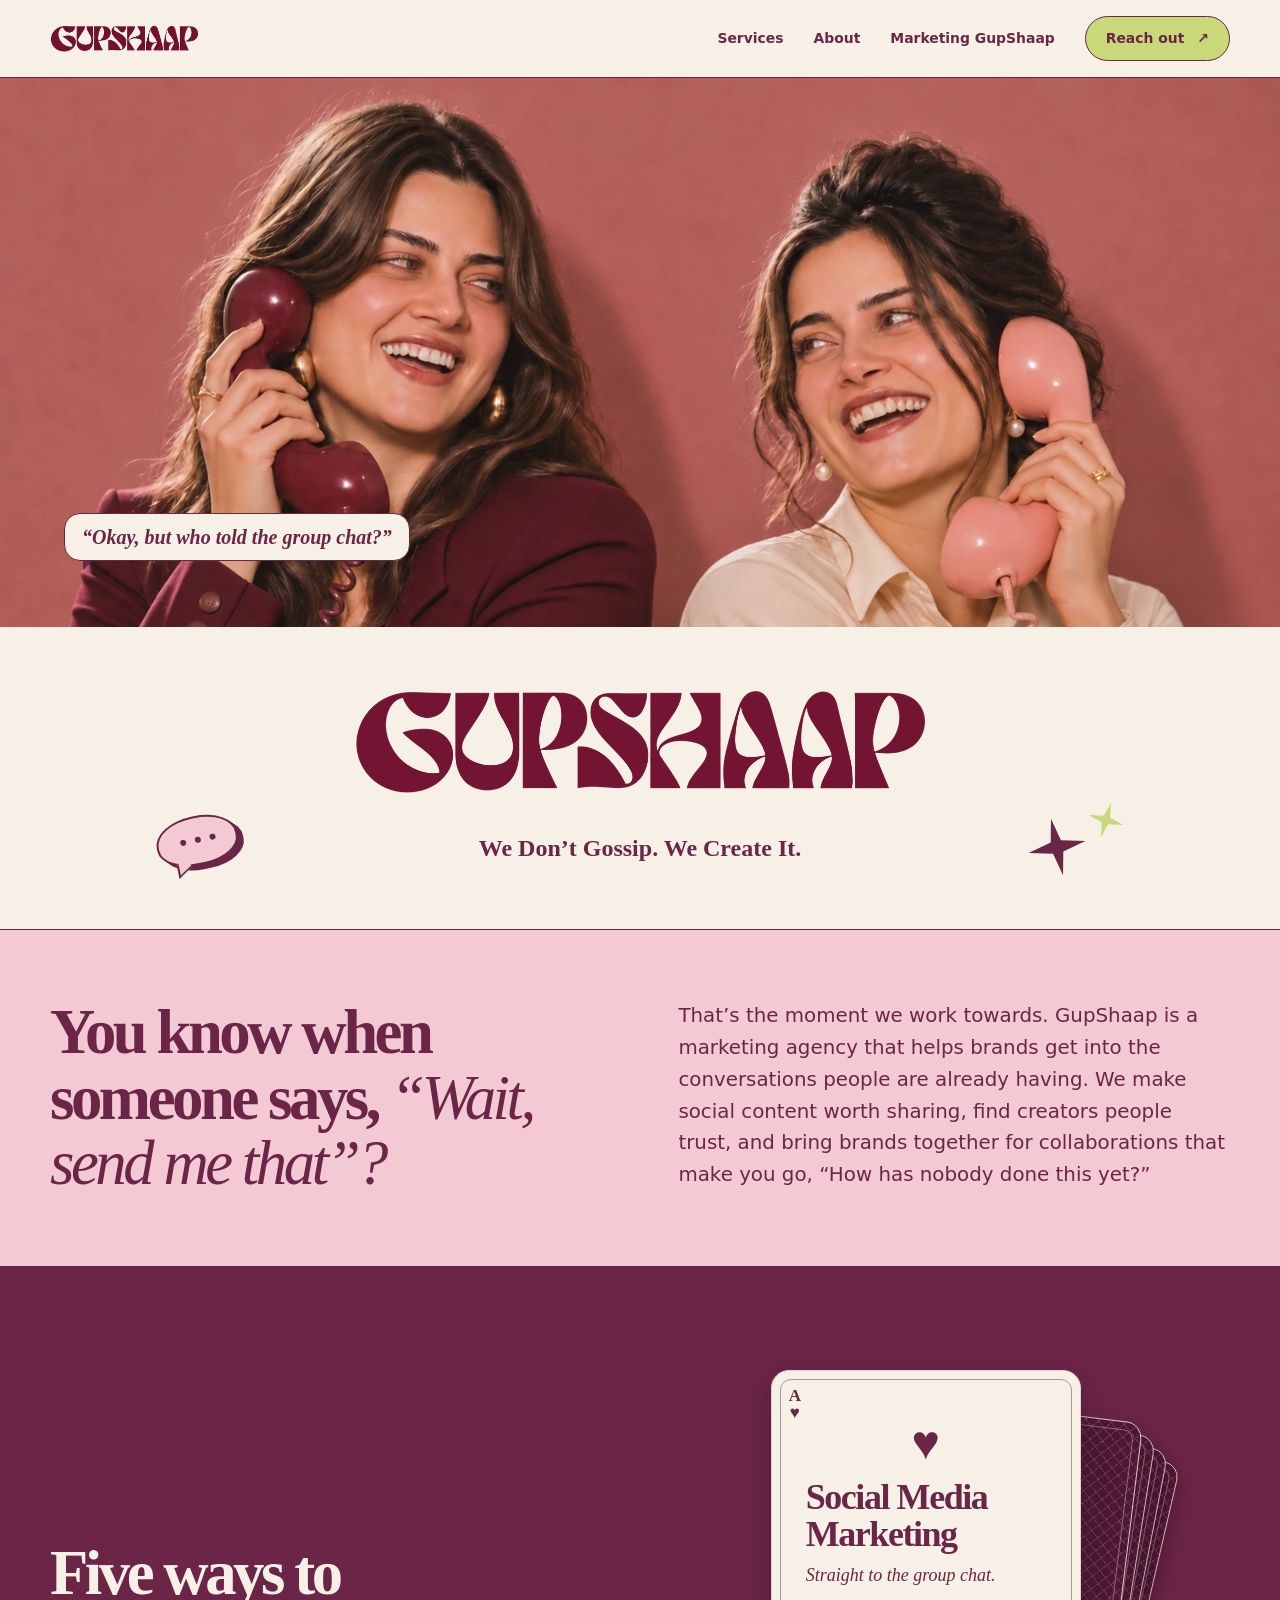
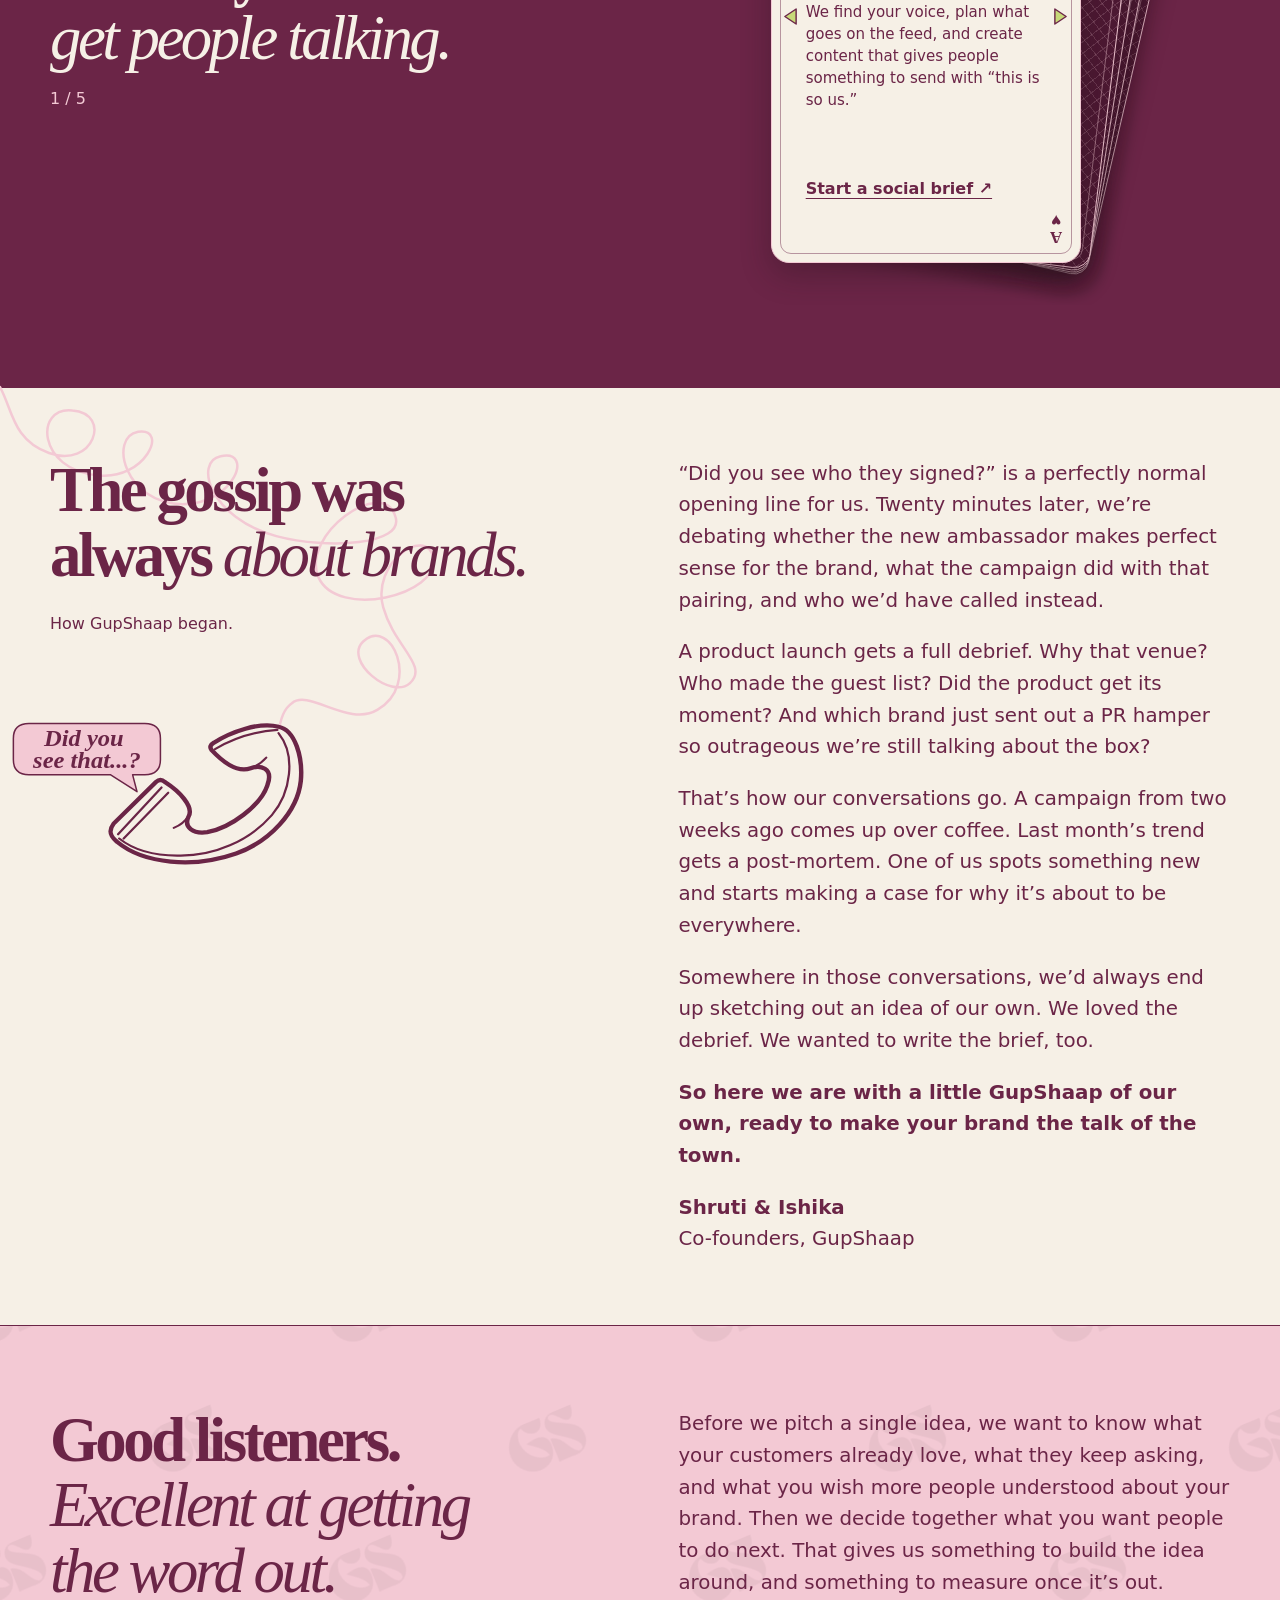
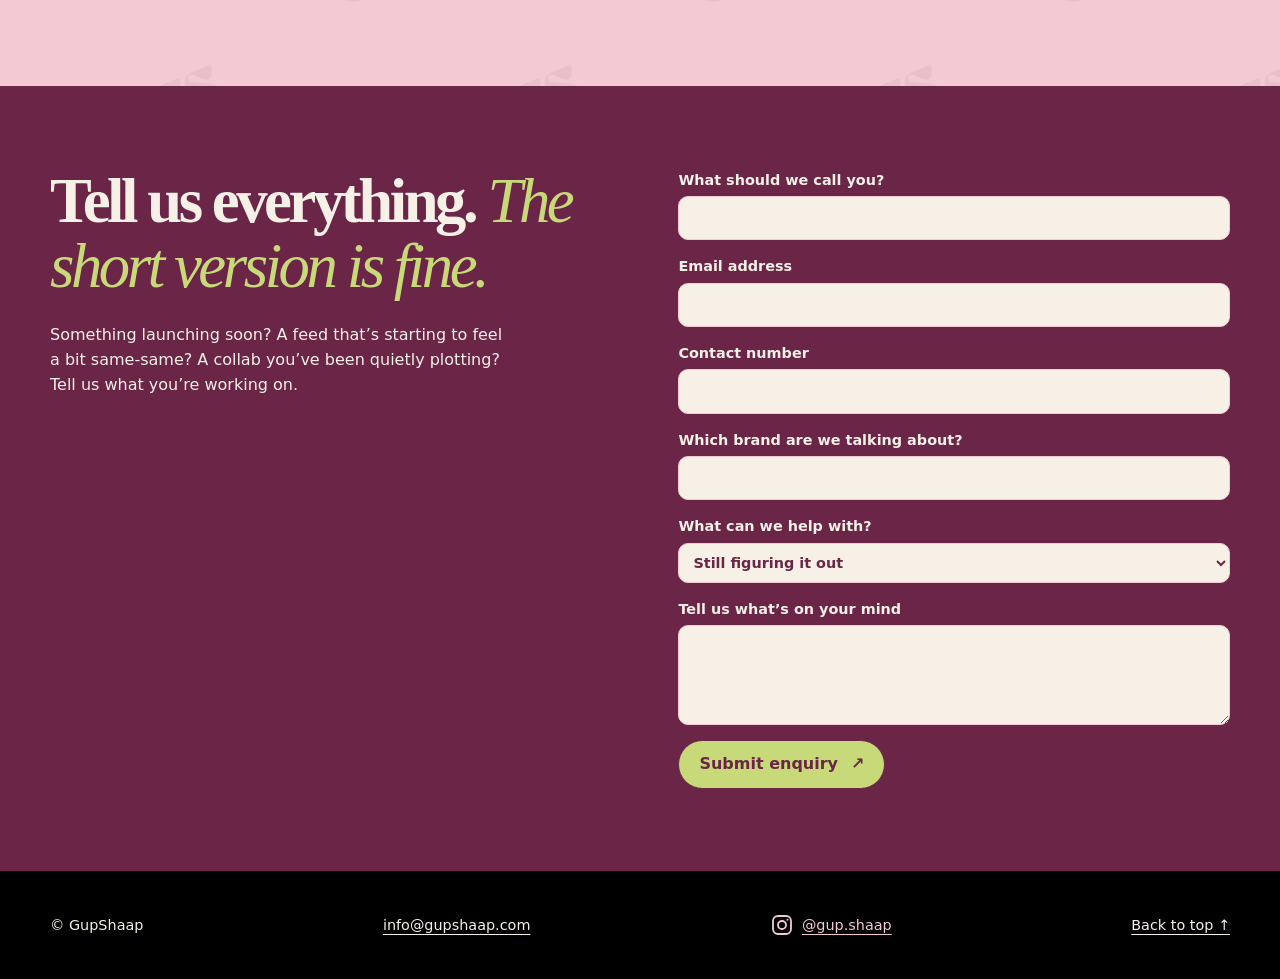
==== index.html @ c877e837 "set up website" ====
<!doctype html>
<html lang="en">
  <head>
    <meta charset="utf-8" />
    <meta name="viewport" content="width=device-width,initial-scale=1" />
    <meta
      name="description"
      content="GupShaap is an independent marketing agency making brands worth talking about through social media, influencer marketing and brand partnerships."
    />
    <meta name="theme-color" content="#6B2547" />
    <title>GupShaap — We Don’t Gossip. We Create It.</title>
    <link rel="stylesheet" href="css/styles.css" />
  </head>
  <body id="top">
    <a class="skip" href="#main">Skip to content</a>
    <header>
      <div class="nav wrap">
        <a class="brand" href="#top" aria-label="GupShaap home"
          ><img src="images/logo.webp" alt="" width="570" height="108"
        /></a>
        <nav aria-label="Main navigation">
          <a href="#services">Services</a><a href="#about">About</a
          ><a href="marketing-gupshaap.html">Marketing GupShaap</a
          ><a class="button" href="#contact"
            >Reach out <span aria-hidden="true">↗</span></a
          >
        </nav>
      </div>
    </header>
    <main id="main">
      <div class="home-page">
        <section class="hero" aria-labelledby="headline">
          <figure class="hero-art">
            <img
              src="images/founders.webp"
              alt="GupShaap’s founders laugh together on vintage phones against a dusty rose backdrop."
              width="1512"
              height="1040"
              fetchpriority="high"
            />
            <figcaption class="speech">
              “Okay, but who told the group chat?”
            </figcaption>
          </figure>
          <div class="hero-copy wrap">
            <span class="doodle doodle-chat" aria-hidden="true"></span>
            <span class="doodle doodle-sparks" aria-hidden="true"></span>
            <h1 id="headline">
              <img
                src="images/gupshaap-wordmark.png"
                alt="GupShaap"
                width="1120"
                height="202"
              />
            </h1>
            <p class="tagline">We Don’t Gossip. We Create It.</p>
          </div>
        </section>
        <section
          class="definition"
          id="what-is-gupshaap"
          aria-label="What is GupShaap?"
        >
          <div class="wrap split">
            <h2>You know when someone says, <em>“Wait, send me that”?</em></h2>
            <p class="about-copy">
              That’s the moment we work towards. GupShaap is a marketing agency
              that helps brands get into the conversations people are already
              having. We make social content worth sharing, find creators people
              trust, and bring brands together for collaborations that make you
              go, “How has nobody done this yet?”
            </p>
          </div>
        </section>
        <section
          class="services"
          id="services"
          aria-labelledby="services-title"
        >
          <div class="service-heading">
            <h2 id="services-title">
              Five ways to <em>get people talking.</em>
            </h2>
            <span class="service-position" role="status" hidden></span>
          </div>
          <div
            class="service-list"
            id="service-deck"
            tabindex="0"
            role="group"
            aria-label="Service cards"
          >
            <div class="card-edge-controls" hidden>
              <button
                class="card-edge card-edge--previous"
                type="button"
                aria-label="Previous service"
                title="Previous service"
              >
                <svg viewBox="0 0 16 20" aria-hidden="true" focusable="false">
                  <path d="M2 2 L14 10 L2 18 Z" />
                </svg>
              </button>
              <button
                class="card-edge card-edge--next"
                type="button"
                aria-label="Next service"
                title="Next service"
              >
                <svg viewBox="0 0 16 20" aria-hidden="true" focusable="false">
                  <path d="M2 2 L14 10 L2 18 Z" />
                </svg>
              </button>
            </div>
            <article class="service-row">
              <span class="card-index" aria-hidden="true"
                ><span>A</span><span>♥︎</span></span
              >
              <span class="card-index card-index--mirrored" aria-hidden="true"
                ><span>A</span><span>♥︎</span></span
              >
              <span class="card-suit" aria-hidden="true">♥︎</span>
              <div>
                <h3>Social Media Marketing</h3>
                <p class="hook">Straight to the group chat.</p>
              </div>
              <div class="service-detail">
                <p>
                  We find your voice, plan what goes on the feed, and create
                  content that gives people something to send with “this is so
                  us.”
                </p>
                <a href="#contact" data-service="Social media"
                  >Start a social brief ↗</a
                >
              </div>
            </article>
            <article class="service-row">
              <span class="card-index" aria-hidden="true"
                ><span>K</span><span>♠︎</span></span
              >
              <span class="card-index card-index--mirrored" aria-hidden="true"
                ><span>K</span><span>♠︎</span></span
              >
              <span class="card-suit" aria-hidden="true">♠︎</span>
              <div>
                <h3>Influencer Marketing</h3>
                <p class="hook">Chemistry looks good on camera.</p>
              </div>
              <div class="service-detail">
                <p>
                  We find the creators your audience actually listens to, handle
                  the outreach, and write briefs that give them room to sound
                  like themselves.
                </p>
                <a href="#contact" data-service="Influencer marketing"
                  >Start a creator brief ↗</a
                >
              </div>
            </article>
            <article class="service-row">
              <span class="card-index" aria-hidden="true"
                ><span>Q</span><span>♦︎</span></span
              >
              <span class="card-index card-index--mirrored" aria-hidden="true"
                ><span>Q</span><span>♦︎</span></span
              >
              <span class="card-suit" aria-hidden="true">♦︎</span>
              <div>
                <h3>Brand Partnerships</h3>
                <p class="hook">We know someone you should meet.</p>
              </div>
              <div class="service-detail">
                <p>
                  We find brands with something in common and turn that
                  connection into a campaign, launch or experience both
                  audiences can get into.
                </p>
                <a href="#contact" data-service="Brand partnerships"
                  >Start a partnership brief ↗</a
                >
              </div>
            </article>
            <article class="service-row">
              <span class="card-index" aria-hidden="true"
                ><span>J</span><span>♣︎</span></span
              >
              <span class="card-index card-index--mirrored" aria-hidden="true"
                ><span>J</span><span>♣︎</span></span
              >
              <span class="card-suit" aria-hidden="true">♣︎</span>
              <div>
                <h3>Paid Ads</h3>
                <p class="hook">Good gossip travels further.</p>
              </div>
              <div class="service-detail">
                <p>
                  We plan, run and optimise paid campaigns across Meta and
                  Google, testing what gets people to click and putting more of
                  the budget behind what works.
                </p>
                <a href="#contact" data-service="Paid Ads"
                  >Start a paid ads brief ↗</a
                >
              </div>
            </article>
            <article class="service-row">
              <span class="card-index" aria-hidden="true"
                ><span>10</span><span>♥︎</span></span
              >
              <span class="card-index card-index--mirrored" aria-hidden="true"
                ><span>10</span><span>♥︎</span></span
              >
              <span class="card-suit" aria-hidden="true">♥︎</span>
              <div>
                <h3>Brand Events</h3>
                <p class="hook">Give them a reason to RSVP.</p>
              </div>
              <div class="service-detail">
                <p>
                  Launching a brand or unveiling a new product? We shape the
                  concept, guest experience and launch-day details so people
                  have something to talk about on the way home.
                </p>
                <a href="#contact" data-service="Brand Events"
                  >Start a launch brief ↗</a
                >
              </div>
            </article>
          </div>
        </section>
        <section class="founder" id="founder" aria-labelledby="founder-title">
          <div class="wrap split">
            <div class="founder-heading">
              <h2 id="founder-title">
                The gossip was always <em>about brands.</em>
              </h2>
              <p>How GupShaap began.</p>
              <svg
                class="doodle doodle-phone"
                viewBox="0 0 540 450"
                preserveAspectRatio="none"
                aria-hidden="true"
                focusable="false"
              >
                <path
                  class="phone-cord"
                  d="M0 0 C11 20 11 50 44 62 C84 77 101 25 65 22 C31 18 33 78 88 83 C130 88 152 38 124 42 C97 47 112 110 164 110 C211 110 228 58 198 65 C174 70 188 123 248 140 C295 153 363 148 355 122 C344 83 269 139 286 179 C303 218 395 196 389 160 C382 130 333 165 344 207 C354 244 385 262 368 278 C351 294 308 257 326 239 C351 215 378 279 339 303 C313 320 277 283 262 297 Q252 304 250 326"
                />
                <g
                  transform="translate(96 319)"
                  fill="none"
                  stroke="currentColor"
                  stroke-linecap="round"
                  stroke-linejoin="round"
                >
                  <path
                    fill="var(--cream)"
                    stroke-width="4"
                    d="M154 0 C169 3 176 29 174 51 C171 80 146 108 116 119 C78 133 33 129 9 108 C3 103 1 98 6 91 L44 52 Q48 48 52 52 C64 60 79 75 73 85 C69 94 77 101 90 99 C111 95 138 74 144 55 C150 38 137 36 129 39 C116 44 103 32 94 22 Q91 18 96 15 C111 5 137 -5 154 0 Z"
                  />
                  <path
                    stroke-width="2"
                    d="M97 21 Q123 5 153 3 M154 6 C170 27 165 62 148 83 C128 107 96 122 63 121 C41 121 23 115 11 105 M10 101 L49 57 M15 105 L55 62 M73 84 Q69 91 60 95 M129 39 Q137 36 143 29"
                  />
                </g>
                <path
                  class="phone-bubble"
                  d="M26 316 H130 Q144 316 144 330 V350 Q144 364 130 364 H119 L123 380 L99 364 H26 Q12 364 12 350 V330 Q12 316 26 316 Z"
                />
                <text class="phone-speech" x="78" y="337">
                  <tspan>Did</tspan>
                  <tspan>you</tspan>
                  <tspan x="78" dy="21">see</tspan>
                  <tspan>that...?</tspan>
                </text>
              </svg>
            </div>
            <div class="about-copy">
              <p>
                “Did you see who they signed?” is a perfectly normal opening
                line for us. Twenty minutes later, we’re debating whether the
                new ambassador makes perfect sense for the brand, what the
                campaign did with that pairing, and who we’d have called
                instead.
              </p>
              <p>
                A product launch gets a full debrief. Why that venue? Who made
                the guest list? Did the product get its moment? And which brand
                just sent out a PR hamper so outrageous we’re still talking
                about the box?
              </p>
              <p>
                That’s how our conversations go. A campaign from two weeks ago
                comes up over coffee. Last month’s trend gets a post-mortem. One
                of us spots something new and starts making a case for why it’s
                about to be everywhere.
              </p>
              <p>
                Somewhere in those conversations, we’d always end up sketching
                out an idea of our own. We loved the debrief. We wanted to write
                the brief, too.
              </p>
              <p>
                <strong
                  >So here we are with a little GupShaap of our own, ready to
                  make your brand the talk of the town.</strong
                >
              </p>
              <p>
                <strong>Shruti &amp; Ishika</strong><br />Co-founders, GupShaap
              </p>
            </div>
          </div>
        </section>
        <section class="about" id="about">
          <div class="wrap split">
            <h2>Good listeners. <em>Excellent at getting the word out.</em></h2>
            <p class="about-copy">
              Before we pitch a single idea, we want to know what your customers
              already love, what they keep asking, and what you wish more people
              understood about your brand. Then we decide together what you want
              people to do next. That gives us something to build the idea
              around, and something to measure once it’s out.
            </p>
          </div>
        </section>
        <section class="contact" id="contact">
          <div class="wrap split">
            <div>
              <h2>Tell us everything. <em>The short version is fine.</em></h2>
              <p>
                Something launching soon? A feed that’s starting to feel a bit
                same-same? A collab you’ve been quietly plotting? Tell us what
                you’re working on.
              </p>
            </div>
            <form
              id="enquiry"
              method="post"
              data-endpoint="https://script.google.com/macros/s/AKfycbxS4FUs9ljlpVDYmAkWoA9XiaxdCIJPauqXG32lJ6SHDBC2JaruTjRLd2oUIBJKvBuhjw/exec"
            >
              <label
                >What should we call you?<input
                  name="name"
                  autocomplete="name"
                  required
              /></label>
              <label
                >Email address<input
                  type="email"
                  name="email"
                  autocomplete="email"
                  required
              /></label>
              <label
                >Contact number<input
                  type="tel"
                  name="phone"
                  autocomplete="tel"
                  required
              /></label>
              <label
                >Which brand are we talking about?<input
                  name="brand"
                  autocomplete="organization"
                  required
              /></label>
              <label
                >What can we help with?<select name="service">
                  <option>Still figuring it out</option>
                  <option>Social media</option>
                  <option>Influencer marketing</option>
                  <option>Brand partnerships</option>
                  <option>Paid Ads</option>
                  <option>Brand Events</option>
                </select></label
              >
              <label
                >Tell us what’s on your mind<textarea
                  name="enquiry"
                  required
                ></textarea>
              </label>
              <label class="form-trap" aria-hidden="true"
                >Leave this empty<input
                  name="website"
                  tabindex="-1"
                  autocomplete="off"
              /></label>
              <button class="button" type="submit">
                Submit enquiry <span aria-hidden="true">↗</span>
              </button>
              <p role="status" id="enquiry-status" hidden></p>
            </form>
          </div>
        </section>
      </div>
    </main>
    <footer>
      <div class="wrap footer-row">
        <span>© GupShaap</span
        ><a href="mailto:info@gupshaap.com">info@gupshaap.com</a
        ><a
          class="instagram"
          href="https://www.instagram.com/gup.shaap/"
          aria-label="Instagram @gup.shaap"
          ><svg
            width="24"
            height="24"
            viewBox="0 0 24 24"
            fill="none"
            stroke="currentColor"
            stroke-width="1.8"
            aria-hidden="true"
            focusable="false"
          >
            <rect x="3" y="3" width="18" height="18" rx="5" />
            <circle cx="12" cy="12" r="4" />
            <circle
              cx="17.5"
              cy="6.8"
              r="1"
              fill="currentColor"
              stroke="none"
            /></svg
          ><span>@gup.shaap</span></a
        ><a href="#top">Back to top ↑</a>
      </div>
    </footer>
    <script src="js/script.js"></script>
  </body>
</html>
---- css/styles.css ----
:root{--plum:#6b2547;--cream:#f6f0e6;--blush:#f3c9d4;--lime:#c7d978;--radius-small:10px}
*{box-sizing:border-box}
html{scroll-behavior:smooth}
body{margin:0;background:var(--cream);color:var(--plum);font:16px/1.55 system-ui,sans-serif}
a{color:inherit}
button,input,select,textarea{font:inherit;color:inherit}
:focus-visible{outline:3px solid currentColor;outline-offset:5px}
.wrap{width:min(1280px,calc(100% - 100px));margin-inline:auto}
.skip{position:fixed;top:0;left:1rem;transform:translateY(-150%);background:var(--lime);padding:8px;z-index:5}
.skip:focus{transform:none}
body > header{position:sticky;top:0;z-index:4;background:var(--cream);border-bottom:1px solid var(--plum)}
.nav{min-height:77px;display:flex;align-items:center;justify-content:space-between;gap:22px}
.brand{display:inline-flex;align-items:center}
.brand img{width:149px;height:auto;display:block}
nav{display:flex;align-items:center;gap:30px;font-size:.87rem;font-weight:700}
nav a{text-decoration:none}
nav a:hover{text-decoration:underline}
.button{display:inline-flex;align-items:center;justify-content:center;gap:13px;border:1px solid var(--plum);border-radius:100px;background:var(--lime);color:var(--plum);padding:11px 20px;font-weight:750;text-decoration:none;cursor:pointer}
.button:hover{background:var(--blush)}
.hero{text-align:center}
h1,h2,h3,p{margin-top:0}
h1,h2{font-family:Georgia,serif;font-weight:700;letter-spacing:-.055em;line-height:1.04}
h1 em,h2 em{font-weight:400}
.hero-art{position:relative;margin:0;background:var(--blush)}
.hero-art img{display:block;width:100%;height:auto}
@media(min-width:681px){
  .hero-art img{aspect-ratio:7 / 3;object-fit:cover;object-position:center 26%}
}
main,section[id]{scroll-margin-top:96px}
.services,.about,.contact{padding-block:82px}
h2{font-size:clamp(35px,4.9vw,72px);margin:0 0 24px;text-wrap:balance}
.services{background:var(--plum);color:var(--cream);padding-inline:max(50px,calc((100% - 1280px) / 2))}
.services{
  display:grid;
  grid-template-columns:minmax(0, 1fr) minmax(0, 1.15fr);
  align-items:center;
  column-gap:clamp(16px, 3vw, 48px);
}
.service-heading h2{margin:0;text-wrap:initial}
.service-heading h2 em{display:block}
.service-position{
  display:block;
  width:max-content;
  margin-top:16px;
  color:var(--blush);
  font-variant-numeric:tabular-nums;
}
.service-position[hidden]{display:none}
@media(max-width:760px){
  .services{grid-template-columns:minmax(0, 1fr);row-gap:12px}
}
.service-list{
  --card-width:min(310px, 90%);
  --card-gap:16px;
  display:flex;
  position:relative;
  gap:var(--card-gap);
  overflow-x:auto;
  scroll-snap-type:x mandatory;
  padding-block:6px 16px;
  scrollbar-color:var(--blush) var(--plum);
  padding-inline-start:2px;
}
.service-list::after{content:"";flex:0 0 calc(100% - var(--card-width) - var(--card-gap))}
.service-row{
  position:relative;
  display:flex;
  flex-direction:column;
  flex:0 0 var(--card-width);
  min-width:0;
  min-height:440px;
  scroll-snap-align:start;
  padding:48px clamp(31px, 6.5vw, 34px) 54px;
  background:var(--cream);
  color:var(--plum);
  border:1px solid var(--blush);
  border-radius:18px;
}
.service-row:nth-of-type(even){background:var(--blush)}
.service-row::before{
  content:"";
  position:absolute;
  inset:8px;
  border:1px solid currentColor;
  border-radius:11px;
  opacity:.45;
  pointer-events:none;
}
.card-index{
  position:absolute;
  top:16px;
  left:17px;
  display:grid;
  justify-items:center;
  font:700 17px/1 Georgia,serif;
}
.card-index--mirrored{inset:auto 17px 16px auto;transform:rotate(180deg)}
.card-suit{
  display:block;
  margin:0 auto 12px;
  text-align:center;
  font:400 48px/1 Georgia,serif;
}
.service-row h3{font:700 clamp(27px, 6.25vw, 36px)/1.04 Georgia,serif;letter-spacing:-.04em;margin:0 0 10px;text-wrap:balance}
.service-row .hook{font:italic 18px/1.25 Georgia,serif;margin:0 0 16px}
.service-detail{display:flex;flex-direction:column;align-items:flex-start;flex:1}
.service-detail p{font-size:.94rem;line-height:1.45;margin:0 0 12px}
.service-detail a{margin-top:auto;padding-block:6px;font-weight:750;text-underline-offset:.24em}
@media(max-width:900px){.services{padding-inline:24px}}
@media(max-width:680px){
  .services{padding-inline:16px}
  .service-list{--card-width:min(310px, 90%);--card-gap:10px}
}
.about{position:relative;background:var(--blush);border-block:1px solid var(--plum)}
.about::before{content:"";position:absolute;inset:0;pointer-events:none;opacity:.045;background:center repeat url("../images/texture.png")}
.about > .wrap{position:relative}
.split{display:grid;grid-template-columns:minmax(0,1fr) minmax(0,1fr);gap:clamp(24px,6vw,96px);align-items:start}
.about-copy{font-size:clamp(17px,1.55vw,22px);line-height:1.6;max-width:52ch;margin:0}
.about-copy p:last-child{margin-bottom:0}
.contact{background:var(--plum);color:var(--cream)}
.contact h2 em{color:var(--lime)}
form{display:grid;gap:15px}
form .button{justify-self:start}
.form-trap{position:absolute;left:-10000px;width:1px;height:1px;overflow:hidden}
label{display:grid;gap:5px;font-weight:700;font-size:.9rem}
input,select,textarea{border:1px solid var(--blush);border-radius:var(--radius-small);background:var(--cream);color:var(--plum);padding:10px;width:100%}
textarea{min-height:100px;resize:vertical}
body > footer{background:#000;color:var(--cream);padding-block:32px}
.footer-row{display:flex;justify-content:space-between;align-items:center;gap:12px 24px;flex-wrap:wrap;font-size:.9rem}
@media(max-width:900px){.wrap{width:calc(100% - 48px)}}
@media(prefers-reduced-motion:reduce){html{scroll-behavior:auto}}


.speech{position:absolute;inset:auto auto 12% 5%;max-width:54%;margin:0;padding:.55em .85em;background:var(--cream);border:1px solid var(--plum);border-radius:1rem;font:italic 700 clamp(.85rem,2vw,1.25rem)/1.2 Georgia,serif;text-align:left}
.speech::after{content:"";position:absolute;top:100%;left:1.1rem;border:.36rem solid transparent;border-top-color:var(--plum);border-left-color:var(--plum)}
.hero h1{width:min(100%, 570px);margin:0}
.hero h1 img{display:block;width:100%;height:auto}
.tagline{font:700 clamp(1rem,2.4vw,1.5rem)/1.4 Georgia,serif;margin:0}
.definition,.founder{padding-block:70px;border-block-start:1px solid var(--plum)}
.definition{background:var(--blush)}
@media(max-width:680px){
  .wrap{width:calc(100% - 32px)}
  .nav{flex-wrap:wrap;gap:12px;padding-block:12px}
  .brand img{width:118px}
  nav{gap:12px;font-size:.75rem}
  nav .button{padding:6px 10px}
  .split{grid-template-columns:1fr}
  main,section[id]{scroll-margin-top:124px}
  .split{gap:18px}
  .split h2{margin-bottom:0}
  .split > div > h2{margin-bottom:12px}
  .speech{max-width:76%;bottom:8%}
  .services,.definition,.founder,.about,.contact{padding-block:44px}
}
.hero-copy{display:grid;justify-items:center;gap:clamp(20px,3vw,42px);padding-block:clamp(32px,5vw,68px)}
.split > h2{margin-bottom:0}
.contact .split > div > p{max-width:45ch;margin:0}
.footer-row a{text-underline-offset:4px}
.footer-row .instagram{display:inline-flex;align-items:center;gap:8px;min-height:44px;color:var(--blush)}
.footer-row .instagram:hover{color:var(--cream)}

/* Decorative marks echo the hero's speech bubble. */
.hero-copy{position:relative}
.doodle{pointer-events:none}
.doodle-chat{position:absolute;left:9%;bottom:clamp(32px,5vw,68px);width:82px;height:49px;border:2px solid var(--plum);border-radius:49% 48% 45% 45%;background:var(--blush);box-shadow:5px 5px 0 var(--plum);transform:rotate(-12deg)}
.doodle-chat::before{content:"";position:absolute;bottom:-7px;left:14px;width:12px;height:12px;background:var(--blush);border-left:2px solid var(--plum);border-bottom:2px solid var(--plum);transform:skewY(-32deg)}
.doodle-chat::after{content:"";position:absolute;top:19px;left:22px;width:6px;height:6px;border-radius:50%;background:var(--plum);box-shadow:15px 0 0 var(--plum),30px 0 0 var(--plum)}
.doodle-sparks{position:relative;display:block;width:96px;height:76px;color:var(--plum)}
.doodle-sparks::before,.doodle-sparks::after{content:"";position:absolute;aspect-ratio:1;background:currentColor;clip-path:polygon(50% 0,59% 40%,100% 50%,59% 60%,50% 100%,41% 60%,0 50%,41% 40%)}
.doodle-sparks::before{width:58px;left:0;top:16px;transform:rotate(-12deg)}
.doodle-sparks::after{width:36px;right:0;top:0;background:var(--lime);transform:rotate(16deg)}
.hero-copy .doodle-sparks{position:absolute;right:9%;bottom:clamp(26px,4vw,56px)}
@media(max-width:680px){
  .hero-copy .doodle{display:none}
}

.founder-heading{--phone-gutter:max(50px,calc((100vw - 1280px) / 2));--phone-top:71px;position:relative;isolation:isolate;padding-bottom:clamp(155px,19vw,229px)}
.founder-heading > :is(h2,p){position:relative;z-index:1}
.founder-heading > p{margin-bottom:0}
.doodle-phone{position:absolute;inset:calc(-1 * var(--phone-top)) auto 0 calc(-1 * var(--phone-gutter));width:calc(100% + var(--phone-gutter));height:calc(100% + var(--phone-top));overflow:visible;z-index:0;color:var(--plum)}
.phone-cord{fill:none;stroke:var(--blush);stroke-width:2.5;stroke-linecap:round;stroke-linejoin:round;vector-effect:non-scaling-stroke}
@media(max-width:900px){.founder-heading{--phone-gutter:24px}}
@media(max-width:680px){.founder-heading{--phone-gutter:16px;--phone-top:45px;padding-bottom:148px}}

@media(prefers-reduced-motion:no-preference){
  .section-entered:not(.founder) > .wrap,
  .services.section-entered > .service-heading,
  .services.section-entered > .service-list {
    animation:section-enter 620ms cubic-bezier(.2,.72,.32,1) both;
  }
  @keyframes section-enter {
    from{opacity:.65;transform:translateY(18px)}
    to{opacity:1;transform:translateY(0)}
  }
}

.phone-bubble{fill:var(--blush);stroke:currentColor;stroke-width:1.5;stroke-linejoin:round;vector-effect:non-scaling-stroke}
.phone-speech{fill:currentColor;font:italic 700 22px Georgia,serif;text-anchor:middle}
@media(prefers-reduced-motion:no-preference){
  .founder.section-entered .phone-speech tspan{animation:phone-speech-enter .35s ease both}
  .founder.section-entered .phone-speech tspan:nth-child(2){animation-delay:.15s}
  .founder.section-entered .phone-speech tspan:nth-child(3){animation-delay:.30s}
  .founder.section-entered .phone-speech tspan:nth-child(4){animation-delay:.45s}
  @keyframes phone-speech-enter{from{opacity:0}to{opacity:1}}
}

.service-list.is-stacked{
  --stacked-card-width:min(310px, 78%);
  display:grid;
  grid-template-columns:minmax(0,1fr);
  justify-items:center;
  overflow:clip;
  scroll-snap-type:none;
  padding-block:22px 42px;
}
.service-list.is-stacked::after{display:none}
.is-stacked .service-row{
  grid-area:1 / 1;
  width:var(--stacked-card-width);
  z-index:var(--pile-layer);
  transform:translate(var(--pile-x), var(--pile-y)) rotate(var(--pile-angle)) scale(var(--pile-scale));
  transform-origin:center;
  box-shadow:0 12px 30px #26121b55;
}
.card-edge-controls:not([hidden]){
  grid-area:1 / 1;
  position:relative;
  width:var(--stacked-card-width);
  z-index:22;
  pointer-events:none;
}
.card-edge{
  position:absolute;
  inset-block:20px;
  width:24px;
  padding:0;
  border:0;
  border-radius:12px;
  background:transparent;
  color:var(--plum);
  cursor:pointer;
  pointer-events:auto;
}
.card-edge--previous{inset-inline-start:0}
.card-edge--next{inset-inline-end:0}
.card-edge svg{
  position:relative;
  display:block;
  width:15px;
  height:19px;
  margin:auto;
  fill:var(--lime);
  stroke:var(--plum);
  stroke-width:1.5;
  stroke-linejoin:round;
}
.card-edge--previous svg{inset-inline-start:8px;transform:scaleX(-1)}
.card-edge--next svg{inset-inline-end:8px}
.card-edge:hover,.card-edge:focus-visible{background:#c7d97844}
.card-edge:focus-visible{outline:2px solid var(--lime);outline-offset:-2px}
.is-stacked .service-row[inert]{
  pointer-events:none;
  color:var(--blush);
  background:repeating-linear-gradient(45deg, transparent 0 9px, #f3c9d42b 9px 10px),
             repeating-linear-gradient(-45deg, transparent 0 9px, #f3c9d42b 9px 10px),
             #4c1832;
}
.is-stacked .service-row[inert] > *{visibility:hidden}
@media(prefers-reduced-motion:no-preference){
  .is-stacked .service-row{transition:transform 380ms cubic-bezier(.24,.78,.26,1)}
}
.marketing-page{
  display:grid;
  align-content:center;
  min-height:65vh;
  padding-block:clamp(64px,10vw,144px);
  background:var(--blush);
  text-align:center;
}
.marketing-page h1{font-size:clamp(48px,9vw,132px);margin:0 0 18px}
.marketing-page p{margin:0;font:italic 700 clamp(22px,3vw,38px)/1.25 Georgia,serif}
nav a[aria-current="page"]{text-decoration:underline;text-underline-offset:4px}
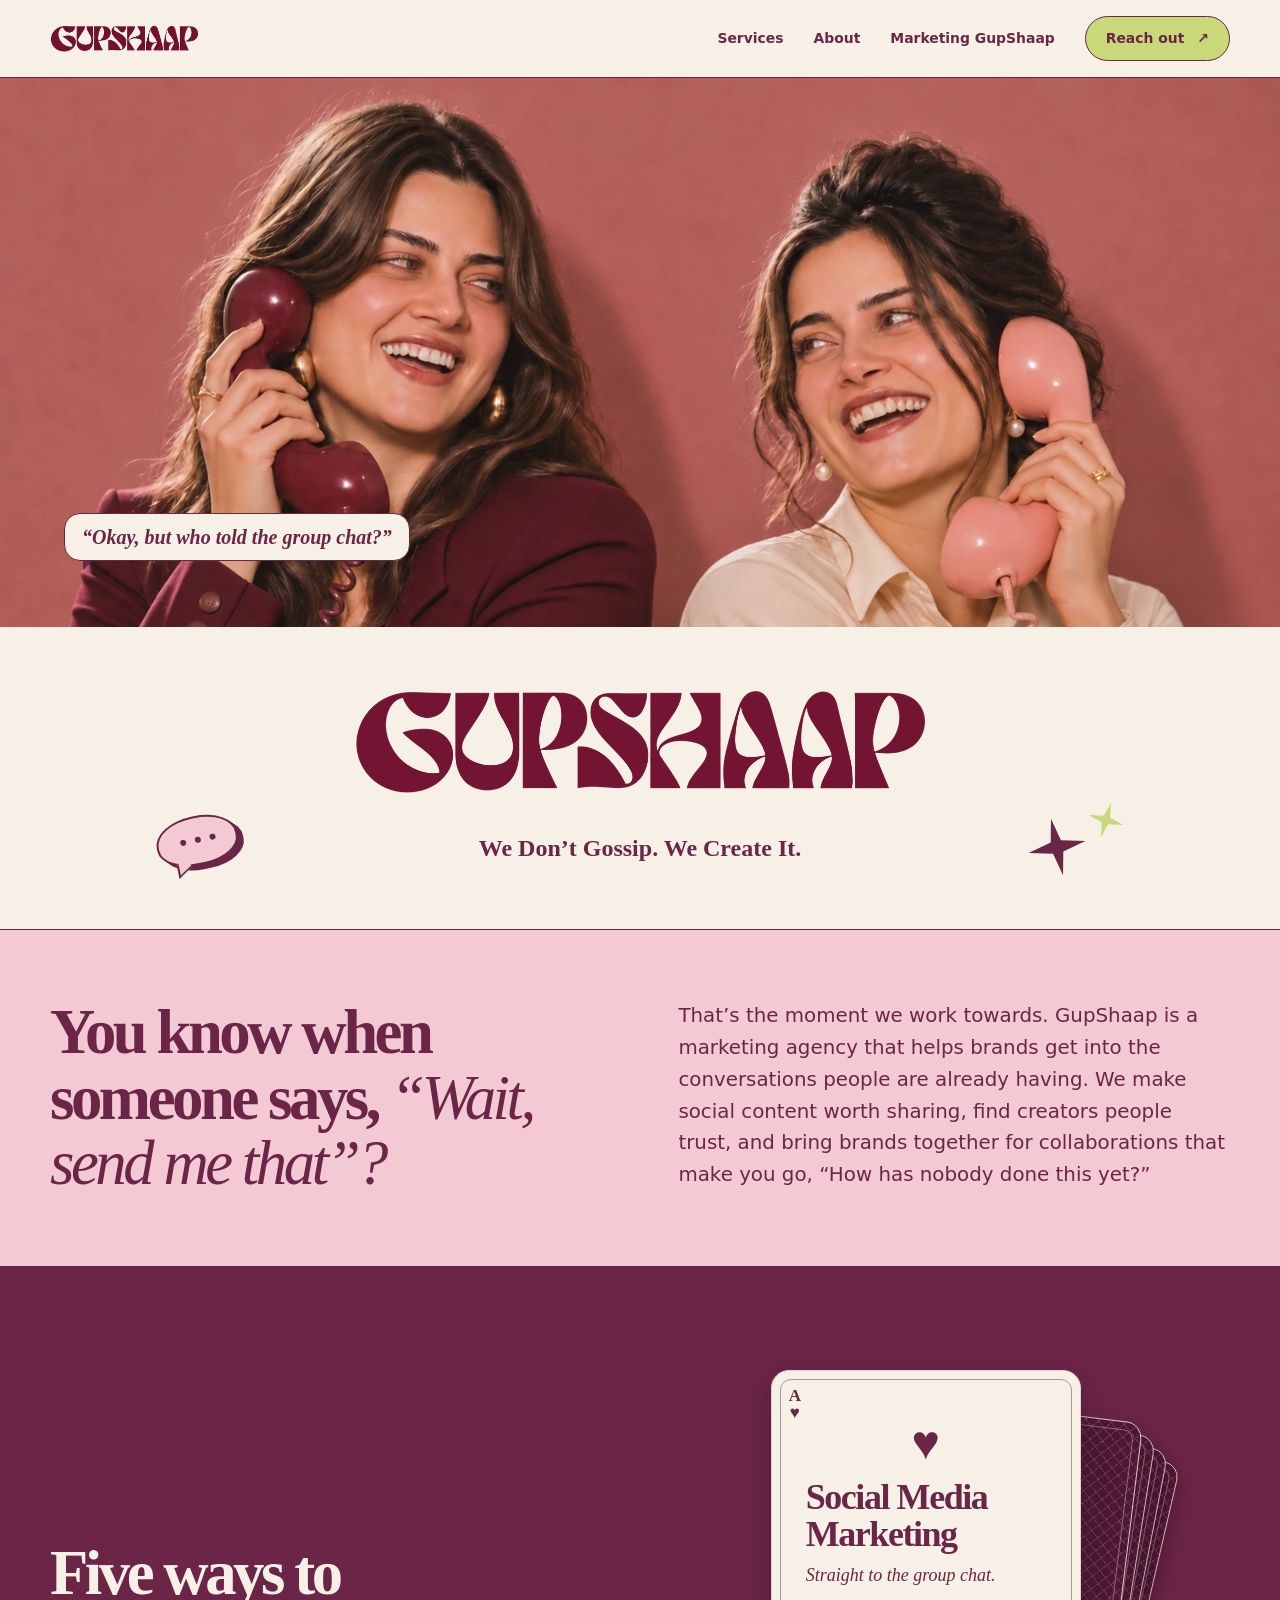
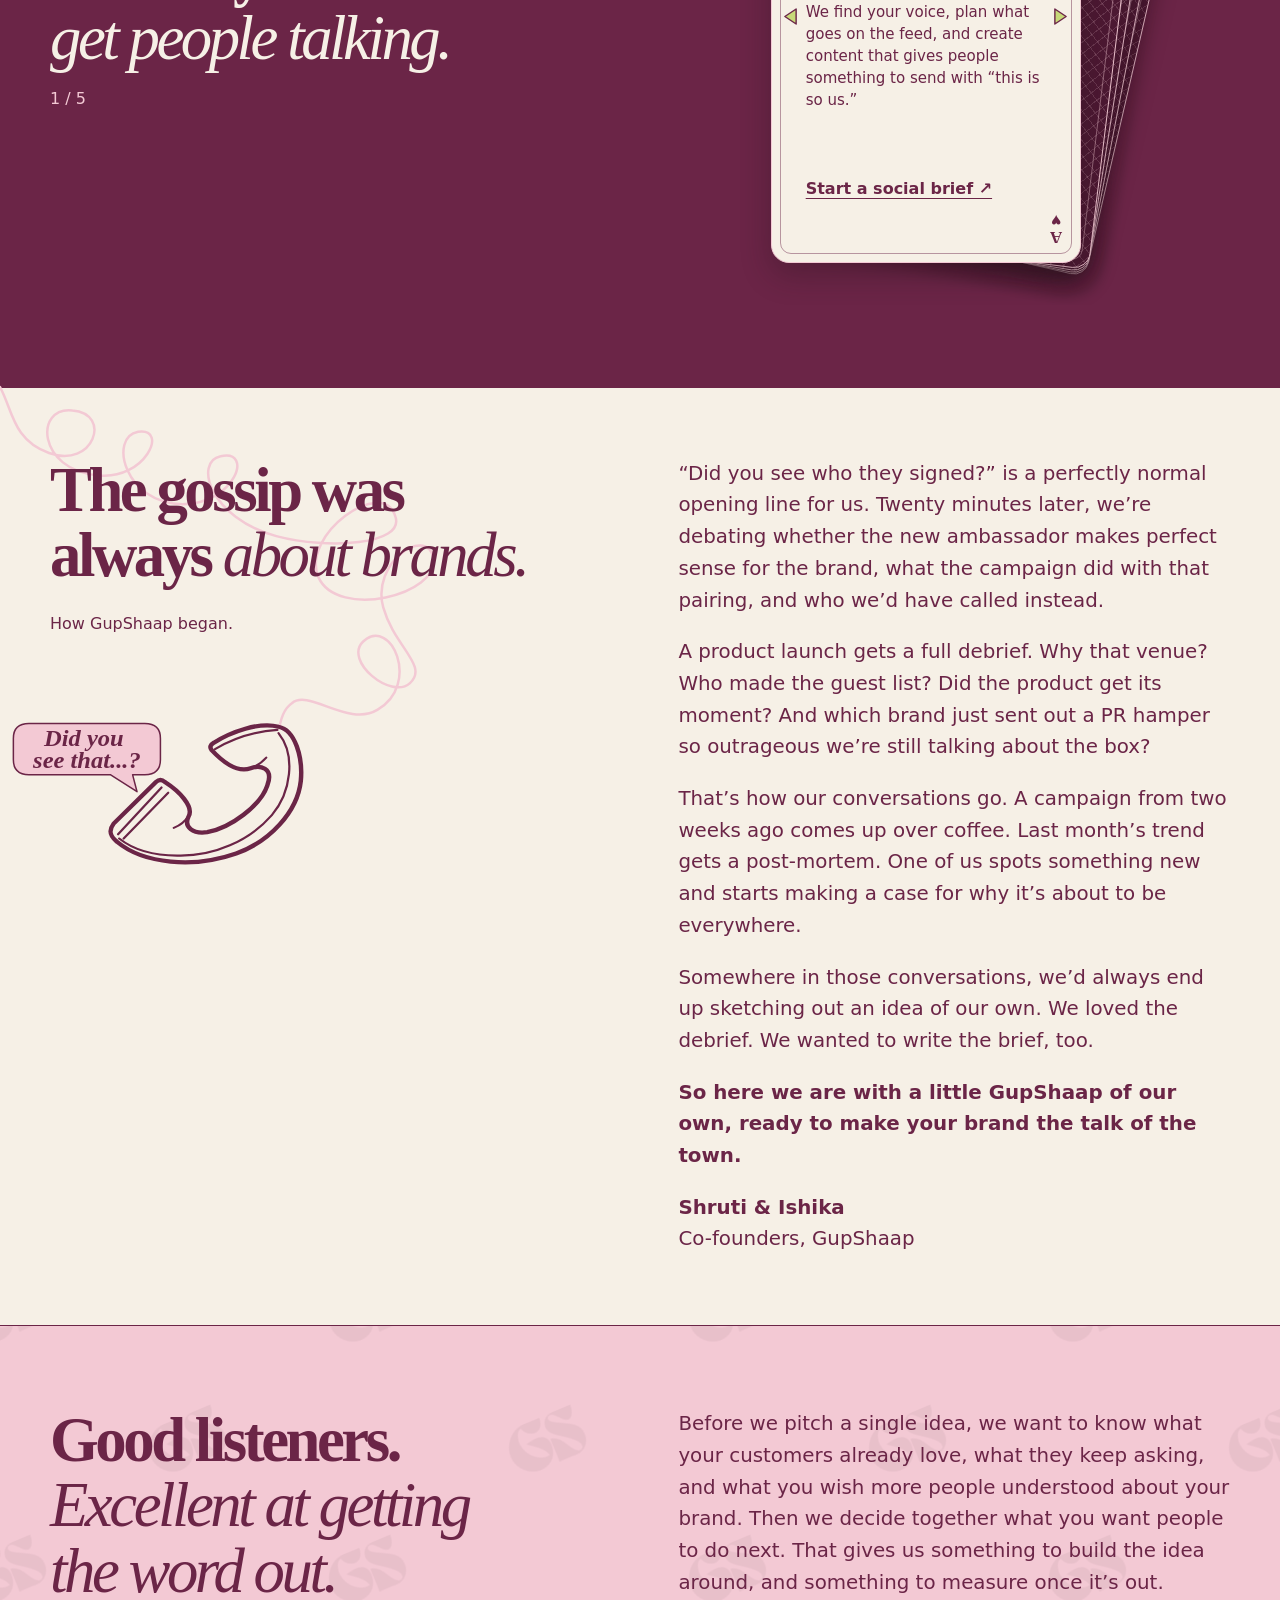
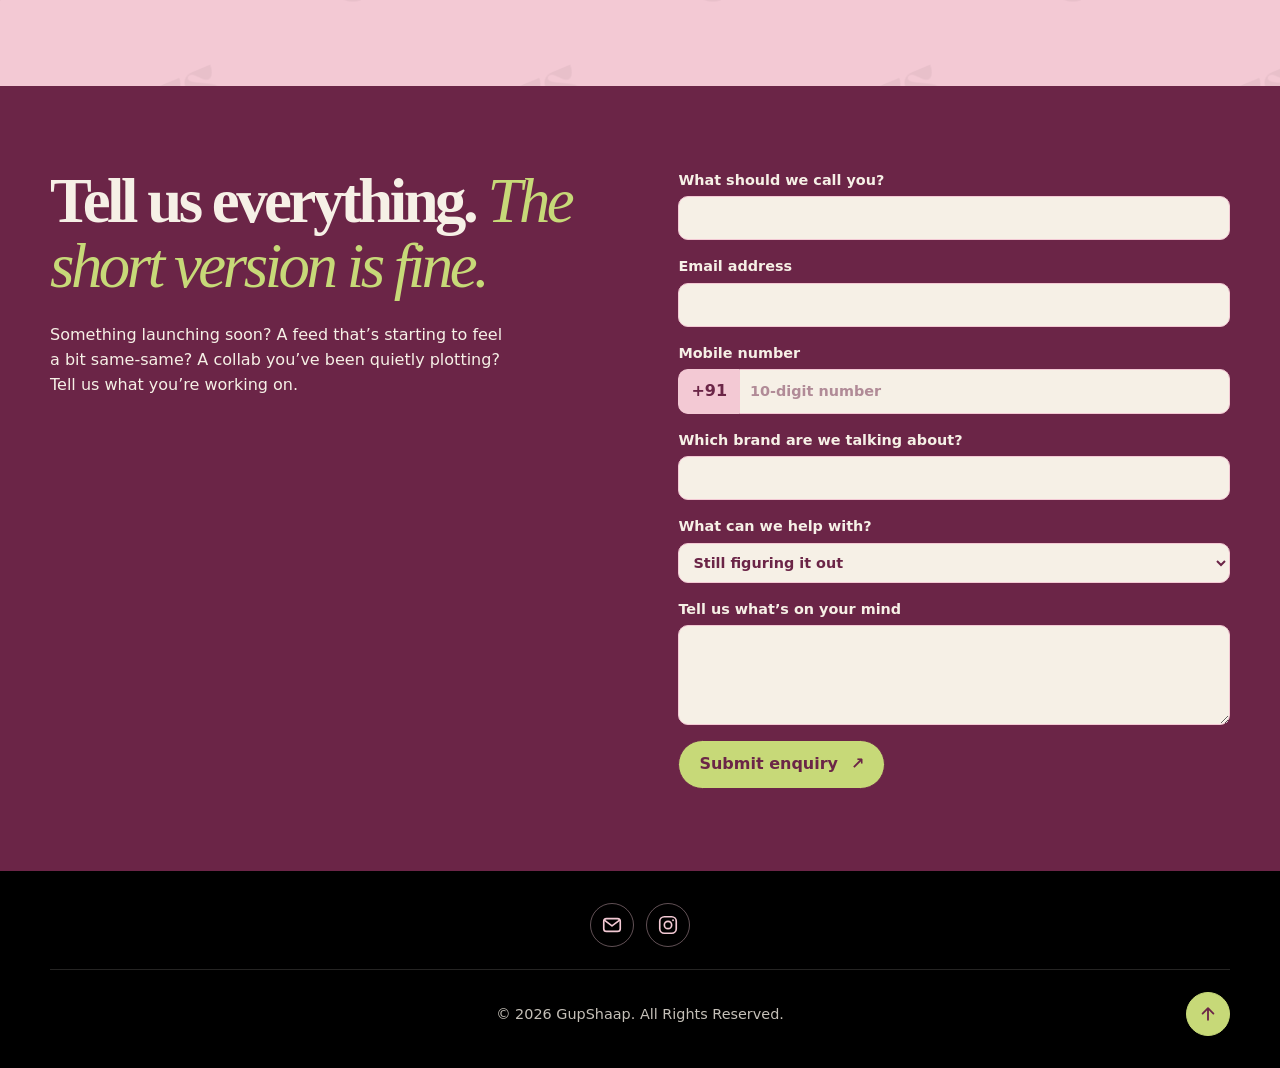
==== commit 45ce3d31: "make UI changes" ====
--- a/index.html
+++ b/index.html
@@ -18,7 +18,17 @@
         <a class="brand" href="#top" aria-label="GupShaap home"
           ><img src="images/logo.webp" alt="" width="570" height="108"
         /></a>
-        <nav aria-label="Main navigation">
+        <button
+          class="menu-toggle"
+          type="button"
+          aria-expanded="false"
+          aria-controls="site-nav"
+          hidden
+        >
+          <span class="menu-icon" aria-hidden="true"></span
+          ><span class="menu-label">Menu</span>
+        </button>
+        <nav id="site-nav" aria-label="Main navigation">
           <a href="#services">Services</a><a href="#about">About</a
           ><a href="marketing-gupshaap.html">Marketing GupShaap</a
           ><a class="button" href="#contact"
@@ -354,12 +364,22 @@
                   required
               /></label>
               <label
-                >Contact number<input
-                  type="tel"
-                  name="phone"
-                  autocomplete="tel"
-                  required
-              /></label>
+                >Mobile number
+                <span class="phone-field"
+                  ><span class="phone-prefix" aria-hidden="true">+91</span
+                  ><input
+                    type="tel"
+                    name="phone"
+                    inputmode="numeric"
+                    autocomplete="tel-national"
+                    maxlength="10"
+                    pattern="[0-9]{10}"
+                    placeholder="10-digit number"
+                    aria-label="Mobile number, India +91"
+                    aria-describedby="phone-error"
+                    required /></span
+                ><span class="field-error" id="phone-error" hidden></span
+              ></label>
               <label
                 >Which brand are we talking about?<input
                   name="brand"
@@ -391,43 +411,47 @@
               <button class="button" type="submit">
                 Submit enquiry <span aria-hidden="true">↗</span>
               </button>
-              <p role="status" id="enquiry-status" hidden></p>
+              <div class="form-overlay" id="enquiry-status" hidden>
+                <div class="form-overlay-card" role="status" aria-live="polite">
+                  <span class="form-overlay-icon" aria-hidden="true"></span>
+                  <p class="form-overlay-title"></p>
+                  <p class="form-overlay-text"></p>
+                  <button class="button form-overlay-close" type="button">
+                    Close
+                  </button>
+                  <span class="form-overlay-timer" aria-hidden="true"></span>
+                </div>
+              </div>
             </form>
           </div>
         </section>
       </div>
     </main>
     <footer>
-      <div class="wrap footer-row">
-        <span>© GupShaap</span
-        ><a href="mailto:info@gupshaap.com">info@gupshaap.com</a
-        ><a
-          class="instagram"
-          href="https://www.instagram.com/gup.shaap/"
-          aria-label="Instagram @gup.shaap"
-          ><svg
-            width="24"
-            height="24"
-            viewBox="0 0 24 24"
-            fill="none"
-            stroke="currentColor"
-            stroke-width="1.8"
-            aria-hidden="true"
-            focusable="false"
-          >
-            <rect x="3" y="3" width="18" height="18" rx="5" />
-            <circle cx="12" cy="12" r="4" />
-            <circle
-              cx="17.5"
-              cy="6.8"
-              r="1"
-              fill="currentColor"
-              stroke="none"
-            /></svg
-          ><span>@gup.shaap</span></a
-        ><a href="#top">Back to top ↑</a>
+      <div class="wrap footer-inner">
+        <div class="footer-social">
+          <a class="footer-icon" href="mailto:info@gupshaap.com" aria-label="Email us at info@gupshaap.com" title="info@gupshaap.com"
+            ><svg viewBox="0 0 24 24" width="22" height="22" fill="none" stroke="currentColor" stroke-width="1.8" stroke-linecap="round" stroke-linejoin="round" aria-hidden="true" focusable="false">
+              <rect x="3" y="5" width="18" height="14" rx="3" />
+              <path d="m4 7 8 6 8-6" /></svg
+          ></a>
+          <a class="footer-icon" href="https://www.instagram.com/gup.shaap/" aria-label="Instagram @gup.shaap" title="@gup.shaap"
+            ><svg viewBox="0 0 24 24" width="22" height="22" fill="none" stroke="currentColor" stroke-width="1.8" aria-hidden="true" focusable="false">
+              <rect x="3" y="3" width="18" height="18" rx="5" />
+              <circle cx="12" cy="12" r="4" />
+              <circle cx="17.5" cy="6.8" r="1" fill="currentColor" stroke="none" /></svg
+          ></a>
+        </div>
+        <div class="footer-bottom">
+          <p class="footer-copy">© 2026 GupShaap. All Rights Reserved.</p>
+          <a class="footer-top" href="#top" aria-label="Back to top" title="Back to top"
+            ><svg viewBox="0 0 24 24" width="20" height="20" fill="none" stroke="currentColor" stroke-width="2.2" stroke-linecap="round" stroke-linejoin="round" aria-hidden="true" focusable="false">
+              <path d="M12 19V5M5.5 11.5 12 5l6.5 6.5" /></svg
+          ></a>
+        </div>
       </div>
     </footer>
+    <script src="js/nav.js"></script>
     <script src="js/script.js"></script>
   </body>
 </html>
--- a/css/styles.css
+++ b/css/styles.css
@@ -122,11 +122,75 @@
 form{display:grid;gap:15px}
 form .button{justify-self:start}
 .form-trap{position:absolute;left:-10000px;width:1px;height:1px;overflow:hidden}
+
+/* Overlay on top of the form: "Sending…" then the result. */
+form{position:relative}
+.form-overlay{position:absolute;inset:-12px;z-index:3;display:grid;place-items:center;padding:16px;border-radius:18px;background:#6b2547e0;-webkit-backdrop-filter:blur(3px);backdrop-filter:blur(3px)}
+.form-overlay[hidden]{display:none}
+.form-overlay-card{position:relative;overflow:hidden;display:grid;justify-items:center;gap:10px;width:min(100%,380px);padding:30px 24px 28px;border:1px solid var(--plum);border-radius:18px;background:var(--cream);color:var(--plum);text-align:center;box-shadow:0 18px 40px #26121b59}
+.form-overlay-icon{display:grid;place-items:center;width:54px;height:54px;border:1px solid var(--plum);border-radius:50%;font:700 26px/1 Georgia,serif}
+.form-overlay[data-state="success"] .form-overlay-icon{background:var(--lime)}
+.form-overlay[data-state="success"] .form-overlay-icon::before{content:"✓"}
+.form-overlay[data-state="error"] .form-overlay-icon{background:var(--blush)}
+.form-overlay[data-state="error"] .form-overlay-icon::before{content:"!"}
+.form-overlay[data-state="sending"] .form-overlay-icon{border:4px solid var(--blush);border-top-color:var(--plum);animation:spin .8s linear infinite}
+@keyframes spin{to{transform:rotate(360deg)}}
+.form-overlay-title{margin:4px 0 0;font:700 clamp(1.35rem,4vw,1.6rem)/1.15 Georgia,serif;letter-spacing:-.02em}
+.form-overlay-text{margin:0;max-width:30ch}
+.form-overlay .form-overlay-close{justify-self:center;margin-top:10px}
+.form-overlay-close[hidden]{display:none}
+/* Countdown bar for auto-close (timing lives in js/script.js). */
+.form-overlay-timer{position:absolute;left:0;bottom:0;width:100%;height:5px;background:var(--lime);transform-origin:left}
+.form-overlay:not([data-autoclose]) .form-overlay-timer{display:none}
+.form-overlay[data-autoclose] .form-overlay-timer{animation:overlay-timer var(--autoclose,6s) linear forwards}
+.form-overlay.is-paused .form-overlay-timer{animation-play-state:paused}
+@keyframes overlay-timer{from{transform:scaleX(1)}to{transform:scaleX(0)}}
+@media(prefers-reduced-motion:no-preference){
+  .form-overlay:not([hidden]){animation:overlay-fade .2s ease both}
+  .form-overlay:not([hidden]) .form-overlay-card{animation:overlay-pop .25s cubic-bezier(.2,.8,.3,1.2) both}
+}
+@media(prefers-reduced-motion:reduce){.form-overlay[data-state="sending"] .form-overlay-icon{animation-duration:2s}}
+@keyframes overlay-fade{from{opacity:0}}
+@keyframes overlay-pop{from{opacity:0;transform:scale(.94) translateY(8px)}}
 label{display:grid;gap:5px;font-weight:700;font-size:.9rem}
 input,select,textarea{border:1px solid var(--blush);border-radius:var(--radius-small);background:var(--cream);color:var(--plum);padding:10px;width:100%}
+/* Mobile number: fixed +91 prefix joined to the input. */
+.phone-field{display:flex;align-items:stretch}
+.phone-prefix{display:flex;align-items:center;padding:0 12px;border:1px solid var(--blush);border-right:0;border-radius:var(--radius-small) 0 0 var(--radius-small);background:var(--blush);color:var(--plum);font-weight:750;font-size:1rem}
+.phone-field input{min-width:0;border-radius:0 var(--radius-small) var(--radius-small) 0;font-variant-numeric:tabular-nums;letter-spacing:.04em}
+.phone-field input::placeholder{letter-spacing:0;color:#6b254780}
+.phone-field:has(input[aria-invalid="true"]) :is(.phone-prefix,input){border-color:#ffb3c4;box-shadow:0 0 0 1px #ffb3c4}
+.field-error{font-weight:600;font-size:.85rem;color:#ffd6df}
+.field-error::before{content:"⚠ "}
+.field-error[hidden]{display:none}
+/* Focus ring for form fields: hugs the box instead of floating 5px away.
+   The mobile field rings the +91 prefix and input together, so no stray line appears between them. */
+form :is(input,select,textarea):focus-visible{outline:none;border-color:var(--lime);box-shadow:0 0 0 2px var(--lime)}
+.phone-field input:focus-visible{box-shadow:none;border-color:var(--blush)}
+.phone-field{border-radius:var(--radius-small)}
+.phone-field:has(input:focus-visible){box-shadow:0 0 0 2px var(--lime)}
+.phone-field:has(input:focus-visible) :is(.phone-prefix,input){border-color:var(--lime)}
 textarea{min-height:100px;resize:vertical}
 body > footer{background:#000;color:var(--cream);padding-block:32px}
-.footer-row{display:flex;justify-content:space-between;align-items:center;gap:12px 24px;flex-wrap:wrap;font-size:.9rem}
+/* Footer: row 1 = social icons, row 2 = copyright + back-to-top. */
+.footer-inner{display:grid;gap:22px}
+.footer-social{display:flex;align-items:center;justify-content:center;gap:12px}
+.footer-icon,.footer-top{display:inline-grid;place-items:center;flex:none;width:44px;height:44px;border-radius:50%;text-decoration:none}
+.footer-icon{border:1px solid #f3c9d466;color:var(--blush)}
+.footer-icon:hover{background:var(--blush);border-color:var(--blush);color:#000}
+/* Three columns: empty 44px | centred copyright | 44px button, so the text is always exactly centred. */
+.footer-bottom{display:grid;grid-template-columns:44px 1fr 44px;align-items:center;gap:12px;padding-top:22px;border-top:1px solid #f6f0e626}
+.footer-copy{grid-column:2;margin:0;font-size:.9rem;color:#f6f0e6cc;text-align:center;text-wrap:balance}
+.footer-top{grid-column:3;justify-self:end;border:1px solid var(--lime);background:var(--lime);color:var(--plum)}
+.footer-top:hover{background:var(--blush);border-color:var(--blush)}
+@media(prefers-reduced-motion:no-preference){
+  .footer-icon,.footer-top{transition:background-color .2s ease,color .2s ease,border-color .2s ease,transform .2s ease}
+  .footer-icon:hover,.footer-top:hover{transform:translateY(-2px)}
+}
+@media(max-width:680px){
+  body > footer{padding-block:28px}
+  .footer-copy{font-size:.82rem}
+}
 @media(max-width:900px){.wrap{width:calc(100% - 48px)}}
 @media(prefers-reduced-motion:reduce){html{scroll-behavior:auto}}
 
@@ -155,9 +219,6 @@
 .hero-copy{display:grid;justify-items:center;gap:clamp(20px,3vw,42px);padding-block:clamp(32px,5vw,68px)}
 .split > h2{margin-bottom:0}
 .contact .split > div > p{max-width:45ch;margin:0}
-.footer-row a{text-underline-offset:4px}
-.footer-row .instagram{display:inline-flex;align-items:center;gap:8px;min-height:44px;color:var(--blush)}
-.footer-row .instagram:hover{color:var(--cream)}
 
 /* Decorative marks echo the hero's speech bubble. */
 .hero-copy{position:relative}
@@ -280,3 +341,64 @@
 .marketing-page h1{font-size:clamp(48px,9vw,132px);margin:0 0 18px}
 .marketing-page p{margin:0;font:italic 700 clamp(22px,3vw,38px)/1.25 Georgia,serif}
 nav a[aria-current="page"]{text-decoration:underline;text-underline-offset:4px}
+
+/* ---------- Mobile ---------- */
+html{-webkit-text-size-adjust:100%;text-size-adjust:100%}
+
+/* Menu button (shown only on small screens, and only once js/nav.js has run). */
+.menu-toggle{display:none}
+.menu-toggle{
+  align-items:center;
+  gap:10px;
+  min-height:44px;
+  padding:8px 16px;
+  border:1px solid var(--plum);
+  border-radius:100px;
+  background:transparent;
+  color:var(--plum);
+  font-weight:750;
+  font-size:.9rem;
+  cursor:pointer;
+}
+.menu-icon,.menu-icon::before,.menu-icon::after{display:block;width:18px;height:2px;border-radius:2px;background:currentColor}
+.menu-icon{position:relative}
+.menu-icon::before,.menu-icon::after{content:"";position:absolute;left:0}
+.menu-icon::before{top:-6px}
+.menu-icon::after{top:6px}
+.menu-open .menu-icon{background:transparent}
+.menu-open .menu-icon::before{top:0;transform:rotate(45deg)}
+.menu-open .menu-icon::after{top:0;transform:rotate(-45deg)}
+@media(prefers-reduced-motion:no-preference){
+  .menu-icon::before,.menu-icon::after{transition:transform .2s ease,top .2s ease}
+}
+
+@media(max-width:680px){
+  .menu-ready .menu-toggle{display:inline-flex}
+  .menu-ready .nav{flex-wrap:nowrap;min-height:64px;padding-block:10px}
+  .menu-ready nav{
+    display:none;
+    position:absolute;
+    top:100%;
+    left:0;
+    right:0;
+    flex-direction:column;
+    align-items:stretch;
+    gap:0;
+    padding:4px 16px 20px;
+    background:var(--cream);
+    border-bottom:1px solid var(--plum);
+    box-shadow:0 14px 24px #26121b26;
+    font-size:1.05rem;
+  }
+  .menu-open nav{display:flex}
+  .menu-ready nav a:not(.button){padding:14px 2px;border-bottom:1px solid #6b254726}
+  .menu-ready nav .button{margin-top:18px;padding:13px 20px;font-size:1rem}
+  /* Shorter header, so anchor jumps need less offset. */
+  .menu-ready ~ main,.menu-ready ~ main section[id]{scroll-margin-top:80px}
+}
+
+/* Very narrow phones: give the service cards more room for their text. */
+@media(max-width:420px){
+  .service-list.is-stacked{--stacked-card-width:min(310px, 90%)}
+  .service-row{padding-inline:31px}
+}
